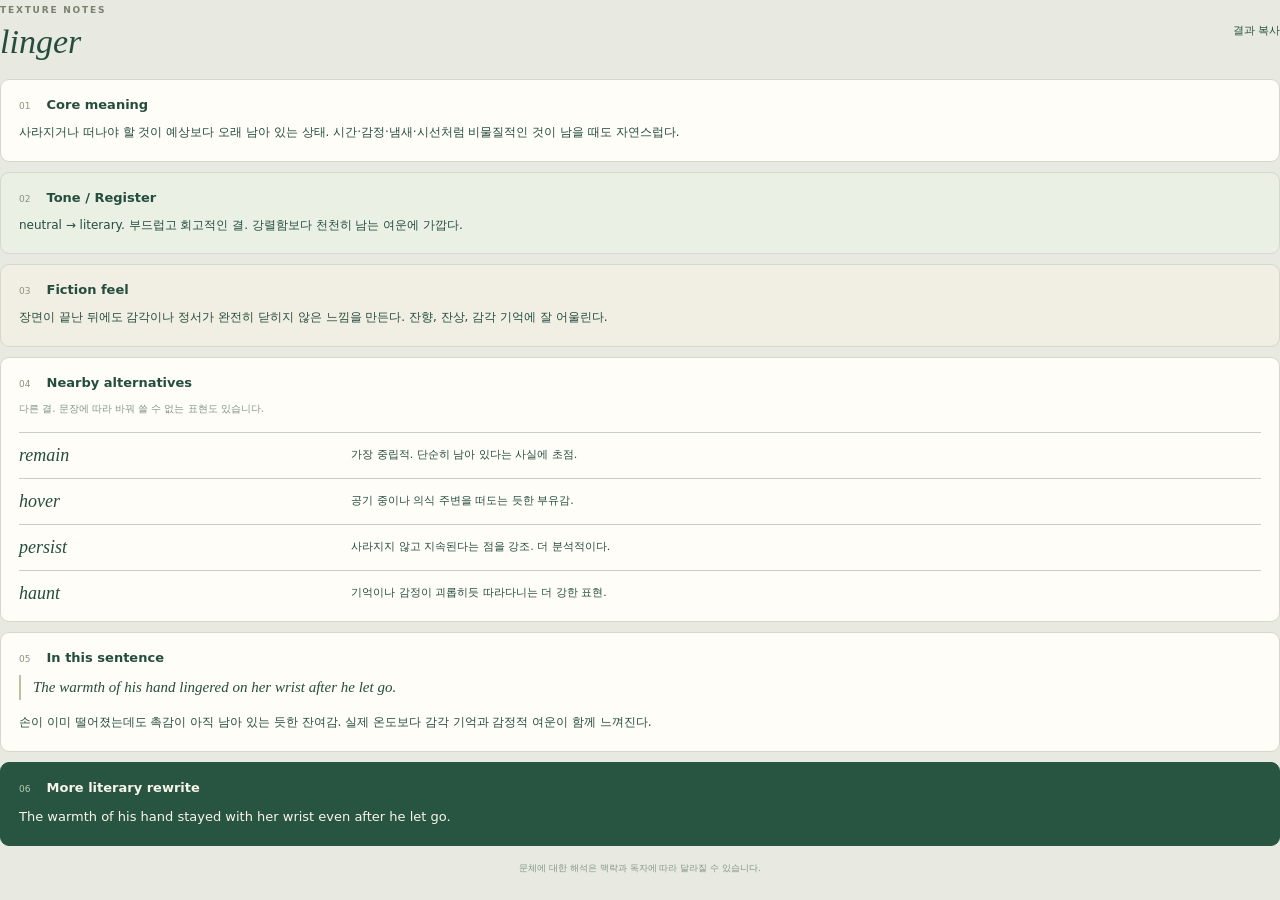
==== result.html @ 5885faea "Add root Pages UI file: result.html" ====
<!doctype html>
<html lang="ko">
<head>
  <meta charset="utf-8">
  <meta name="viewport" content="width=device-width,initial-scale=1">
  <meta name="theme-color" content="#f6f2e8">
  <title>Word Texture · Result</title>
  <link rel="stylesheet" href="styles.css">
</head>
<body class="embedded-result">
<main class="result-only">
  <section id="result">
    <div class="result-heading">
      <div>
        <span class="eyebrow">TEXTURE NOTES</span>
        <h2>linger</h2>
      </div>
      <button class="text-button">결과 복사</button>
    </div>

    <article class="card">
      <h3><span>01</span> Core meaning</h3>
      <p>사라지거나 떠나야 할 것이 예상보다 오래 남아 있는 상태. 시간·감정·냄새·시선처럼 비물질적인 것이 남을 때도 자연스럽다.</p>
    </article>

    <article class="card tone">
      <h3><span>02</span> Tone / Register</h3>
      <p>neutral → literary. 부드럽고 회고적인 결. 강렬함보다 천천히 남는 여운에 가깝다.</p>
    </article>

    <article class="card fiction">
      <h3><span>03</span> Fiction feel</h3>
      <p>장면이 끝난 뒤에도 감각이나 정서가 완전히 닫히지 않은 느낌을 만든다. 잔향, 잔상, 감각 기억에 잘 어울린다.</p>
    </article>

    <article class="card alternatives">
      <h3><span>04</span> Nearby alternatives</h3>
      <p class="card-caption">다른 결. 문장에 따라 바꿔 쓸 수 없는 표현도 있습니다.</p>
      <dl>
        <div><dt>remain</dt><dd>가장 중립적. 단순히 남아 있다는 사실에 초점.</dd></div>
        <div><dt>hover</dt><dd>공기 중이나 의식 주변을 떠도는 듯한 부유감.</dd></div>
        <div><dt>persist</dt><dd>사라지지 않고 지속된다는 점을 강조. 더 분석적이다.</dd></div>
        <div><dt>haunt</dt><dd>기억이나 감정이 괴롭히듯 따라다니는 더 강한 표현.</dd></div>
      </dl>
    </article>

    <article class="card">
      <h3><span>05</span> In this sentence</h3>
      <blockquote>The warmth of his hand lingered on her wrist after he let go.</blockquote>
      <p>손이 이미 떨어졌는데도 촉감이 아직 남아 있는 듯한 잔여감. 실제 온도보다 감각 기억과 감정적 여운이 함께 느껴진다.</p>
    </article>

    <article class="card literary">
      <h3><span>06</span> More literary rewrite</h3>
      <p>The warmth of his hand stayed with her wrist even after he let go.</p>
    </article>

    <p class="footnote">문체에 대한 해석은 맥락과 독자에 따라 달라질 수 있습니다.</p>
  </section>
</main>
</body>
</html>
---- styles.css ----
:root{color-scheme:light;--paper:#f6f2e8;--ink:#244d3e;--green:#285542;--line:#c7cec4;--muted:#81958a;--soft:#e9eddf;--serif:Georgia,'Times New Roman',serif;background:#e8e9e1;font-family:'Segoe UI','Malgun Gothic',system-ui,sans-serif;font-size:14px;color:var(--ink)}
*{box-sizing:border-box}
body{margin:0;padding:24px 12px;background:#e8e9e1;color:var(--ink)}
a{color:inherit}
button,input,textarea,select{font:inherit;color:inherit}
button{cursor:pointer;min-height:44px}
.panel{max-width:580px;margin:auto;background:var(--paper);padding:24px 22px 18px;border:1px solid #fff8;border-radius:18px;box-shadow:0 14px 65px #263d3610}
header,.brand,.header-actions,.submit-row,.context-label,.result-heading,.dialog-heading{display:flex;align-items:center;justify-content:space-between;gap:12px}
header{margin-bottom:32px;gap:8px}
.brand{justify-content:flex-start}.brand strong{font:bold 26px/1.2 var(--serif);letter-spacing:-.7px}
.header-actions{gap:3px}.icon{border:0;background:transparent;width:36px;min-height:40px;border-radius:7px;font-size:25px;display:grid;place-items:center;padding:0;color:var(--green);text-decoration:none}.icon:hover{background:#2855420b}
label{display:block;font-weight:600;font-size:14px;line-height:1.5;margin:0 0 9px}
label span{font-size:9px;color:#808575;font-weight:400;letter-spacing:.6px;margin-left:5px}
input,textarea,select{display:block;width:100%;background:#f2f2f2;color:var(--ink);border:1px solid #ccd0cc;border-radius:8px;padding:12px 14px}
#term{font:bold 26px/1.35 var(--serif);margin-bottom:24px;padding:14px}
textarea{resize:vertical;line-height:1.8;font-size:12px;min-height:100px}
input::placeholder,textarea::placeholder{color:#96998c}
.context-label label{margin:0}.text-button{border:0;background:none;padding:6px 0;color:var(--green);font-size:11px;font-weight:400;text-decoration:none}
.submit-row{gap:10px}.primary{display:flex;justify-content:space-between;align-items:center;gap:16px;background:var(--green);color:white;border:0;border-radius:8px;padding:12px 16px;font-size:13px;font-weight:500;flex:1;min-height:46px}.secondary{border:1px solid var(--line);background:transparent;color:var(--green);border-radius:8px;padding:10px 15px;font-size:12px;text-decoration:none}
#analyze-form>.submit-row{margin-top:18px}#analyze-form{margin-bottom:18px}
.result-frame{display:block;width:100%;height:1060px;border:0;background:transparent;margin:0}
#result{border-top:1px solid var(--line);padding-top:22px}.result-heading{margin-bottom:18px}.eyebrow{font-size:9px;font-weight:700;letter-spacing:1.8px;color:#78806f}.result-heading h2{font:italic 34px var(--serif);overflow-wrap:anywhere;margin:7px 0 0}
.card{background:#fffdf7;border:1px solid #d5d9cd;padding:17px 18px;border-radius:9px;margin-bottom:10px}.card h3{font-size:13px;font-weight:600;margin:0 0 10px}.card h3 span{font-size:9px;font-weight:400;color:#8a917c;display:inline-block;width:23px}.card p{font-size:12px;line-height:1.8;margin:0;white-space:pre-wrap;overflow-wrap:anywhere}.tone{background:#eaf0e4}.fiction{background:#f1eee3}.card-caption{font-size:10px!important;color:var(--muted)}
dl{margin:14px 0 0}dl>div{display:grid;grid-template-columns:minmax(80px,.7fr) 2fr;gap:14px;border-top:1px solid var(--line);padding:12px 0}dl>div:last-child{padding-bottom:0}dt{font:italic 18px var(--serif)}dd{margin:0;font-size:11px;line-height:1.75}
blockquote{font:italic 15px/1.7 var(--serif);border-left:2px solid #b7c5a5;padding-left:12px;margin:0 0 12px}.literary{background:var(--green);color:#f9f5e9;border-color:var(--green)}.literary h3 span{color:#bbccb3}.literary p{font-size:13px}.footnote{color:var(--muted);font-size:9px;text-align:center;padding:6px 0 12px}
footer{display:flex;gap:6px;align-items:center;border-top:1px solid var(--line);padding-top:12px;color:#899080;font-size:10px;line-height:1.6}.dot{width:5px;height:5px;border-radius:50%;background:#7e9887}
body.embedded-result{padding:0;background:transparent}.result-only{background:transparent;padding:0;margin:0;max-width:none}.result-only #result{border-top:0;padding-top:0}
.dialog-page{width:min(480px,94vw);margin:auto;border:1px solid var(--line);border-radius:14px;background:var(--paper);color:var(--ink);padding:22px;box-shadow:0 14px 65px #263d3610}.dialog-heading{padding-bottom:16px;border-bottom:1px solid var(--line);margin-bottom:18px}.dialog-heading h2{font-size:21px;line-height:1.4;letter-spacing:-.5px;margin:0}.dialog-page label{margin-top:18px}.dialog-page input,.dialog-page select{margin-bottom:0;min-height:44px}.hint{font-size:11px;color:var(--muted);line-height:1.75;margin:9px 0 15px}.parameters{border-top:1px solid var(--line);padding-top:16px;margin:22px 0 20px}.parameters summary{cursor:pointer;font-size:15px;font-weight:650;line-height:1.5;min-height:38px}.parameters .hint{margin:10px 0 16px}.check{display:flex;align-items:center;gap:8px;margin:18px 0;font-weight:400;font-size:12px}.check input{width:18px;height:18px;margin:0;accent-color:var(--green);min-height:0}.model-parameters h3{font-size:15px;margin:0 0 16px}.model-parameters>label:first-of-type{margin-top:0}
.preset-section{border-bottom:1px solid var(--line);padding-bottom:16px;margin-bottom:18px}.preset-section h3{font-size:15px;margin:0 0 10px}.preset-list{border:1px solid var(--line);border-radius:9px 9px 0 0;overflow:hidden}.preset-row{display:flex;align-items:center;min-height:44px;border-bottom:1px solid var(--line);background:var(--paper)}.preset-row:last-child{border-bottom:0}.preset-row.selected{background:#385e4d;color:#fff}.preset-select{flex:1;text-align:left;border:0;background:none;color:inherit;padding:12px 15px;font-size:13px}.preset-remove{border:0;background:none;color:inherit;opacity:.8;width:44px;font-size:26px}.preset-add{display:block;width:100%;border:1px solid var(--line);border-top:0;border-radius:0 0 9px 9px;background:transparent;color:var(--green);font-size:24px;min-height:40px;text-align:left;padding:4px 15px}
#extra{min-height:118px}#analysis-prompt{min-height:310px;margin-top:8px;font-size:12px;line-height:1.8}#prompt-save{background:#385e4d;color:#fff;border-color:#385e4d}
.log-tools{display:flex;gap:8px;margin-bottom:14px}.log-tools .secondary{flex:1}.log-list{display:grid;gap:7px;max-height:200px;overflow:auto;margin:12px 0}.log-item{display:block;width:100%;text-align:left;border:1px solid var(--line);background:#fffdf8;border-radius:9px;padding:10px 12px;color:var(--ink)}.log-item.selected{border-color:var(--green);background:var(--soft)}.log-item strong{display:block;font-size:12px}.log-item small{display:block;font-size:10px;color:var(--muted);margin-top:5px}.log-summary{font-size:10px;color:var(--muted)}.log-diagnosis{background:var(--soft);padding:12px;border-radius:9px;font-size:12px;line-height:1.75}.log-detail details{border-top:1px solid var(--line);padding-top:10px;margin:12px 0}.log-detail summary{cursor:pointer;font-size:12px;line-height:1.7;min-height:35px}.log-detail pre{font:11px/1.6 Consolas,monospace;white-space:pre-wrap;overflow-wrap:anywhere;max-height:320px;overflow:auto;background:#fffdf8;border:1px solid var(--line);border-radius:8px;padding:10px}
@media(max-width:420px){body{padding:0;background:var(--paper)}.panel{border-radius:0;border:0;padding:22px 18px 16px;min-height:100vh;box-shadow:none}.brand strong{font-size:23px}.header-actions{gap:0}.icon{width:32px;font-size:24px}header{margin-bottom:28px}.card{padding:16px}dl>div{grid-template-columns:118px minmax(0,1fr);gap:12px}.dialog-page{width:100%;min-height:100vh;border:0;border-radius:0;padding:18px;box-shadow:none}.dialog-heading h2{font-size:20px}.result-frame{height:1120px}body.embedded-result{background:var(--paper)}}
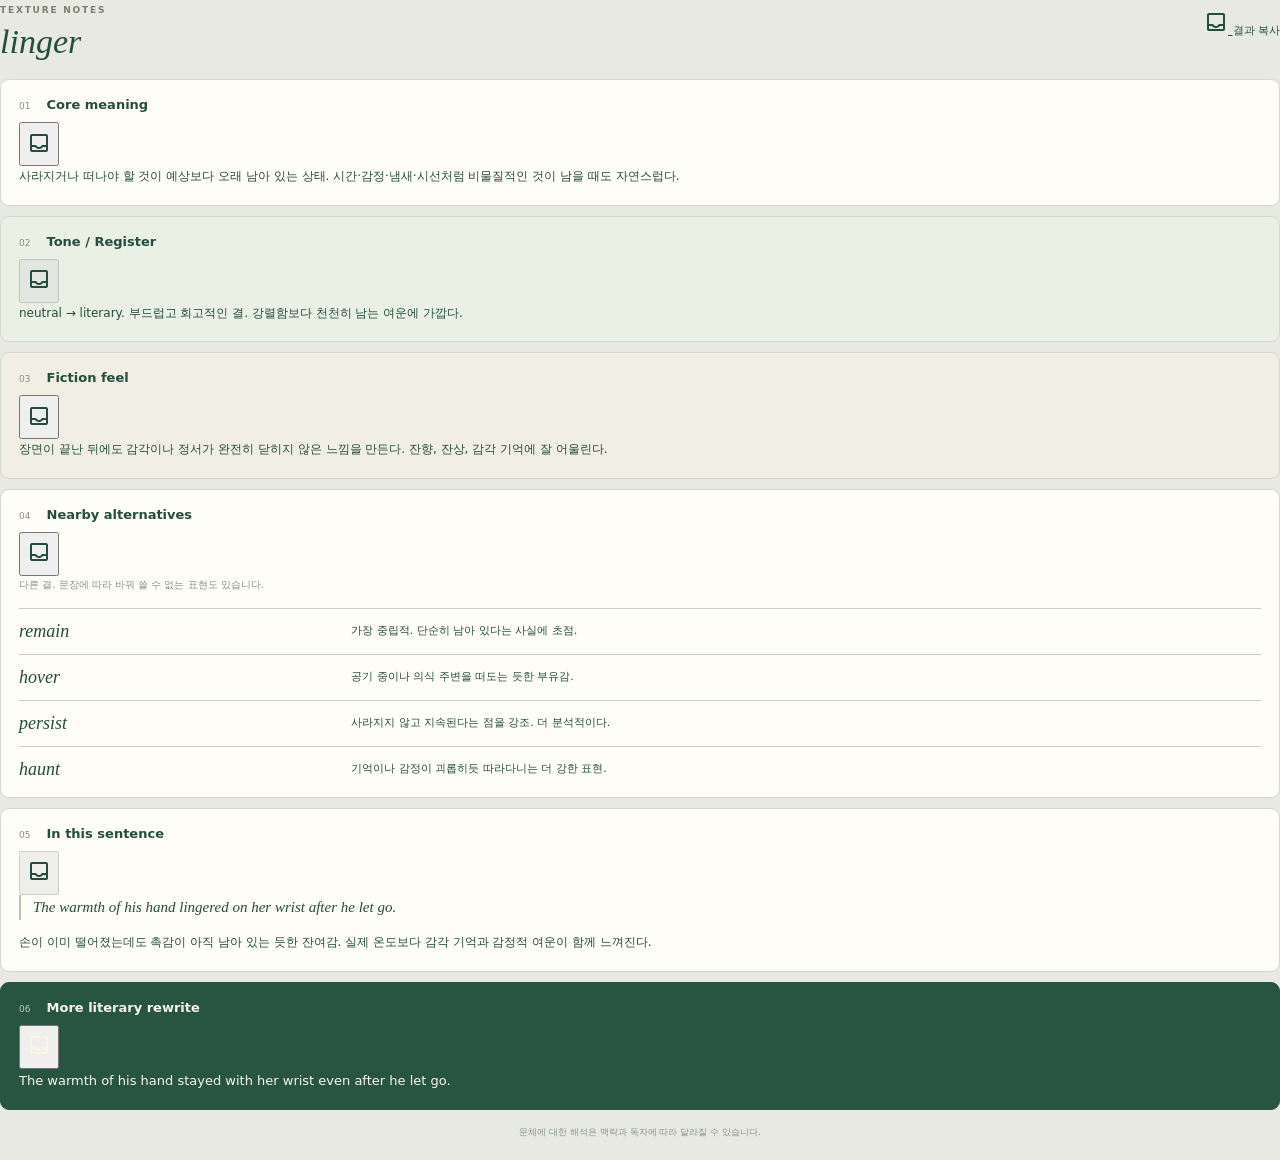
==== commit 41c470a9: "Add library and save UI icons to result cards" ====
--- a/result.html
+++ b/result.html
@@ -5,6 +5,7 @@
   <meta name="viewport" content="width=device-width,initial-scale=1">
   <meta name="theme-color" content="#f6f2e8">
   <title>Word Texture · Result</title>
+  <link rel="stylesheet" href="https://fonts.googleapis.com/css2?family=Material+Symbols+Outlined:opsz,wght,FILL,GRAD@20..48,100..700,0..1,-50..200&icon_names=inbox">
   <link rel="stylesheet" href="styles.css">
 </head>
 <body class="embedded-result">
@@ -15,26 +16,51 @@
         <span class="eyebrow">TEXTURE NOTES</span>
         <h2>linger</h2>
       </div>
-      <button class="text-button">결과 복사</button>
+      <div class="result-actions">
+        <a class="library-link" href="word_texture_vocabulary_board_mockup.html" target="_top" aria-label="보관함으로 이동" title="보관함으로 이동">
+          <span class="material-symbols-outlined">inbox</span>
+        </a>
+        <button class="text-button">결과 복사</button>
+      </div>
     </div>
 
     <article class="card">
-      <h3><span>01</span> Core meaning</h3>
+      <div class="card-heading">
+        <h3><span>01</span> Core meaning</h3>
+        <button class="save-card" type="button" aria-label="Core meaning 보관하기" title="보관하기">
+          <span class="material-symbols-outlined">inbox</span>
+        </button>
+      </div>
       <p>사라지거나 떠나야 할 것이 예상보다 오래 남아 있는 상태. 시간·감정·냄새·시선처럼 비물질적인 것이 남을 때도 자연스럽다.</p>
     </article>
 
     <article class="card tone">
-      <h3><span>02</span> Tone / Register</h3>
+      <div class="card-heading">
+        <h3><span>02</span> Tone / Register</h3>
+        <button class="save-card is-saved" type="button" aria-label="Tone / Register 보관됨" title="보관됨" disabled>
+          <span class="material-symbols-outlined">inbox</span>
+        </button>
+      </div>
       <p>neutral → literary. 부드럽고 회고적인 결. 강렬함보다 천천히 남는 여운에 가깝다.</p>
     </article>
 
     <article class="card fiction">
-      <h3><span>03</span> Fiction feel</h3>
+      <div class="card-heading">
+        <h3><span>03</span> Fiction feel</h3>
+        <button class="save-card" type="button" aria-label="Fiction feel 보관하기" title="보관하기">
+          <span class="material-symbols-outlined">inbox</span>
+        </button>
+      </div>
       <p>장면이 끝난 뒤에도 감각이나 정서가 완전히 닫히지 않은 느낌을 만든다. 잔향, 잔상, 감각 기억에 잘 어울린다.</p>
     </article>
 
     <article class="card alternatives">
-      <h3><span>04</span> Nearby alternatives</h3>
+      <div class="card-heading">
+        <h3><span>04</span> Nearby alternatives</h3>
+        <button class="save-card" type="button" aria-label="Nearby alternatives 보관하기" title="보관하기">
+          <span class="material-symbols-outlined">inbox</span>
+        </button>
+      </div>
       <p class="card-caption">다른 결. 문장에 따라 바꿔 쓸 수 없는 표현도 있습니다.</p>
       <dl>
         <div><dt>remain</dt><dd>가장 중립적. 단순히 남아 있다는 사실에 초점.</dd></div>
@@ -45,13 +71,23 @@
     </article>
 
     <article class="card">
-      <h3><span>05</span> In this sentence</h3>
+      <div class="card-heading">
+        <h3><span>05</span> In this sentence</h3>
+        <button class="save-card is-saved" type="button" aria-label="In this sentence 보관됨" title="보관됨" disabled>
+          <span class="material-symbols-outlined">inbox</span>
+        </button>
+      </div>
       <blockquote>The warmth of his hand lingered on her wrist after he let go.</blockquote>
       <p>손이 이미 떨어졌는데도 촉감이 아직 남아 있는 듯한 잔여감. 실제 온도보다 감각 기억과 감정적 여운이 함께 느껴진다.</p>
     </article>
 
     <article class="card literary">
-      <h3><span>06</span> More literary rewrite</h3>
+      <div class="card-heading">
+        <h3><span>06</span> More literary rewrite</h3>
+        <button class="save-card literary-save" type="button" aria-label="More literary rewrite 보관하기" title="보관하기">
+          <span class="material-symbols-outlined">inbox</span>
+        </button>
+      </div>
       <p>The warmth of his hand stayed with her wrist even after he let go.</p>
     </article>
 
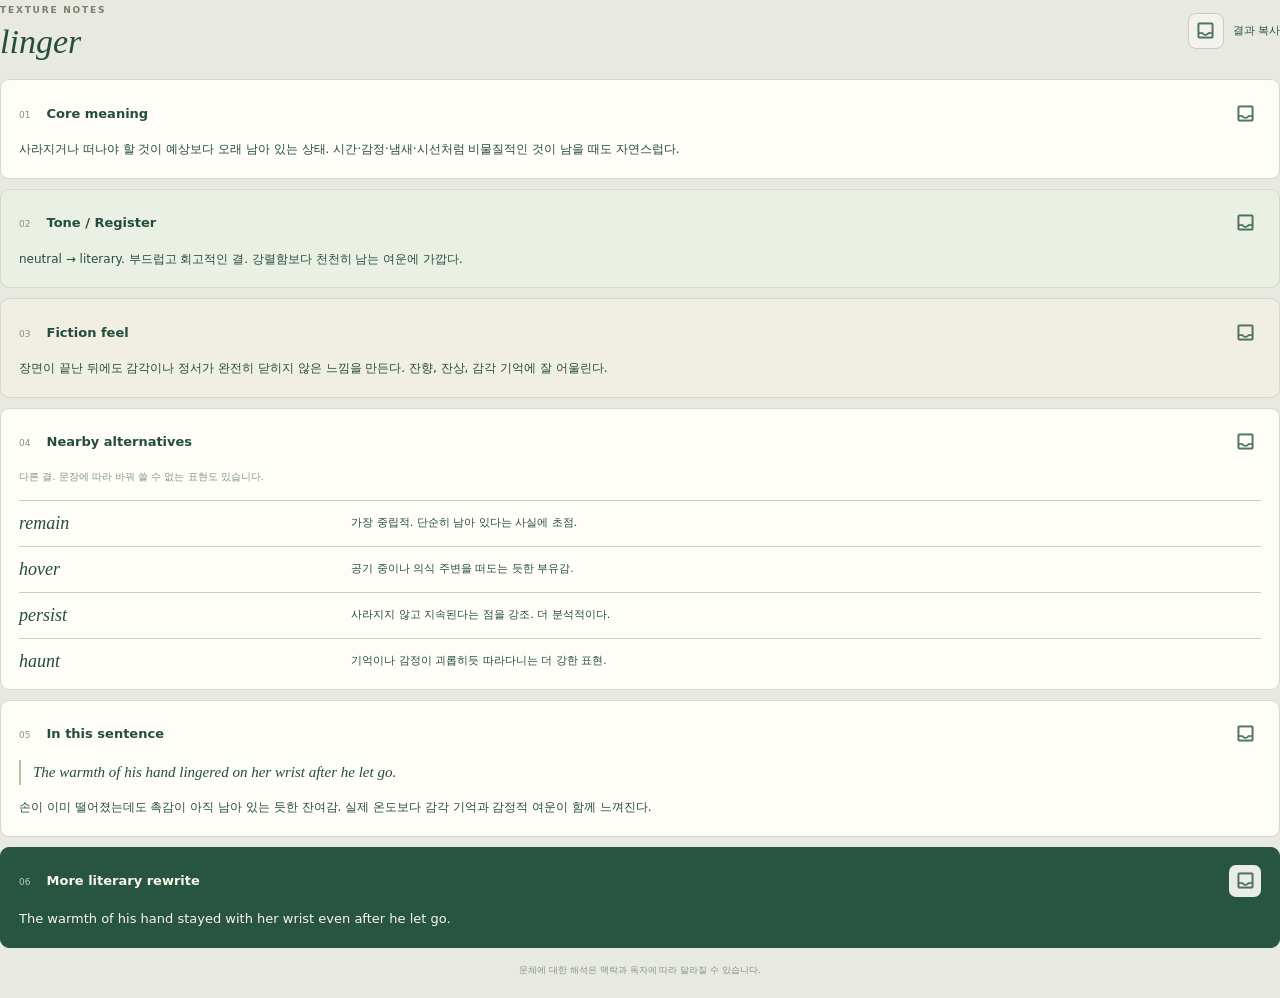
==== commit f6cdd089: "Show save icons only as unsaved actions on result cards" ====
--- a/result.html
+++ b/result.html
@@ -37,7 +37,7 @@
     <article class="card tone">
       <div class="card-heading">
         <h3><span>02</span> Tone / Register</h3>
-        <button class="save-card is-saved" type="button" aria-label="Tone / Register 보관됨" title="보관됨" disabled>
+        <button class="save-card" type="button" aria-label="Tone / Register 보관하기" title="보관하기">
           <span class="material-symbols-outlined">inbox</span>
         </button>
       </div>
@@ -73,7 +73,7 @@
     <article class="card">
       <div class="card-heading">
         <h3><span>05</span> In this sentence</h3>
-        <button class="save-card is-saved" type="button" aria-label="In this sentence 보관됨" title="보관됨" disabled>
+        <button class="save-card" type="button" aria-label="In this sentence 보관하기" title="보관하기">
           <span class="material-symbols-outlined">inbox</span>
         </button>
       </div>
--- a/styles.css
+++ b/styles.css
@@ -20,7 +20,9 @@
 #analyze-form>.submit-row{margin-top:18px}#analyze-form{margin-bottom:18px}
 .result-frame{display:block;width:100%;height:1060px;border:0;background:transparent;margin:0}
 #result{border-top:1px solid var(--line);padding-top:22px}.result-heading{margin-bottom:18px}.eyebrow{font-size:9px;font-weight:700;letter-spacing:1.8px;color:#78806f}.result-heading h2{font:italic 34px var(--serif);overflow-wrap:anywhere;margin:7px 0 0}
-.card{background:#fffdf7;border:1px solid #d5d9cd;padding:17px 18px;border-radius:9px;margin-bottom:10px}.card h3{font-size:13px;font-weight:600;margin:0 0 10px}.card h3 span{font-size:9px;font-weight:400;color:#8a917c;display:inline-block;width:23px}.card p{font-size:12px;line-height:1.8;margin:0;white-space:pre-wrap;overflow-wrap:anywhere}.tone{background:#eaf0e4}.fiction{background:#f1eee3}.card-caption{font-size:10px!important;color:var(--muted)}
+.result-actions{display:flex;align-items:center;gap:9px}.library-link{width:36px;height:36px;display:grid;place-items:center;border:1px solid var(--line);border-radius:8px;color:rgba(40,85,66,.8);text-decoration:none;background:rgba(255,253,248,.45)}.library-link:hover{background:var(--soft);color:var(--green)}.material-symbols-outlined{font-variation-settings:'FILL' 0,'wght' 500,'GRAD' 0,'opsz' 24;font-size:21px;line-height:1}
+.card{background:#fffdf7;border:1px solid #d5d9cd;padding:17px 18px;border-radius:9px;margin-bottom:10px}.card-heading{display:flex;align-items:center;justify-content:space-between;gap:10px;margin-bottom:10px}.card h3{font-size:13px;font-weight:600;margin:0}.card h3 span{font-size:9px;font-weight:400;color:#8a917c;display:inline-block;width:23px}.card p{font-size:12px;line-height:1.8;margin:0;white-space:pre-wrap;overflow-wrap:anywhere}.tone{background:#eaf0e4}.fiction{background:#f1eee3}.card-caption{font-size:10px!important;color:var(--muted)}
+.save-card{flex:0 0 auto;width:32px;min-height:32px;height:32px;padding:0;display:grid;place-items:center;border:0;border-radius:7px;background:transparent;color:rgba(40,85,66,.8)}.save-card:hover:not(:disabled){background:rgba(40,85,66,.07);color:var(--green)}.save-card.is-saved,.save-card:disabled{color:rgba(40,85,66,.4);cursor:default}.save-card:disabled{opacity:1}.literary-save{background:rgba(255,253,248,.9);color:rgba(40,85,66,.8)}.literary-save:hover:not(:disabled){background:#fffdf8}
 dl{margin:14px 0 0}dl>div{display:grid;grid-template-columns:minmax(80px,.7fr) 2fr;gap:14px;border-top:1px solid var(--line);padding:12px 0}dl>div:last-child{padding-bottom:0}dt{font:italic 18px var(--serif)}dd{margin:0;font-size:11px;line-height:1.75}
 blockquote{font:italic 15px/1.7 var(--serif);border-left:2px solid #b7c5a5;padding-left:12px;margin:0 0 12px}.literary{background:var(--green);color:#f9f5e9;border-color:var(--green)}.literary h3 span{color:#bbccb3}.literary p{font-size:13px}.footnote{color:var(--muted);font-size:9px;text-align:center;padding:6px 0 12px}
 footer{display:flex;gap:6px;align-items:center;border-top:1px solid var(--line);padding-top:12px;color:#899080;font-size:10px;line-height:1.6}.dot{width:5px;height:5px;border-radius:50%;background:#7e9887}
@@ -29,4 +31,4 @@
 .preset-section{border-bottom:1px solid var(--line);padding-bottom:16px;margin-bottom:18px}.preset-section h3{font-size:15px;margin:0 0 10px}.preset-list{border:1px solid var(--line);border-radius:9px 9px 0 0;overflow:hidden}.preset-row{display:flex;align-items:center;min-height:44px;border-bottom:1px solid var(--line);background:var(--paper)}.preset-row:last-child{border-bottom:0}.preset-row.selected{background:#385e4d;color:#fff}.preset-select{flex:1;text-align:left;border:0;background:none;color:inherit;padding:12px 15px;font-size:13px}.preset-remove{border:0;background:none;color:inherit;opacity:.8;width:44px;font-size:26px}.preset-add{display:block;width:100%;border:1px solid var(--line);border-top:0;border-radius:0 0 9px 9px;background:transparent;color:var(--green);font-size:24px;min-height:40px;text-align:left;padding:4px 15px}
 #extra{min-height:118px}#analysis-prompt{min-height:310px;margin-top:8px;font-size:12px;line-height:1.8}#prompt-save{background:#385e4d;color:#fff;border-color:#385e4d}
 .log-tools{display:flex;gap:8px;margin-bottom:14px}.log-tools .secondary{flex:1}.log-list{display:grid;gap:7px;max-height:200px;overflow:auto;margin:12px 0}.log-item{display:block;width:100%;text-align:left;border:1px solid var(--line);background:#fffdf8;border-radius:9px;padding:10px 12px;color:var(--ink)}.log-item.selected{border-color:var(--green);background:var(--soft)}.log-item strong{display:block;font-size:12px}.log-item small{display:block;font-size:10px;color:var(--muted);margin-top:5px}.log-summary{font-size:10px;color:var(--muted)}.log-diagnosis{background:var(--soft);padding:12px;border-radius:9px;font-size:12px;line-height:1.75}.log-detail details{border-top:1px solid var(--line);padding-top:10px;margin:12px 0}.log-detail summary{cursor:pointer;font-size:12px;line-height:1.7;min-height:35px}.log-detail pre{font:11px/1.6 Consolas,monospace;white-space:pre-wrap;overflow-wrap:anywhere;max-height:320px;overflow:auto;background:#fffdf8;border:1px solid var(--line);border-radius:8px;padding:10px}
-@media(max-width:420px){body{padding:0;background:var(--paper)}.panel{border-radius:0;border:0;padding:22px 18px 16px;min-height:100vh;box-shadow:none}.brand strong{font-size:23px}.header-actions{gap:0}.icon{width:32px;font-size:24px}header{margin-bottom:28px}.card{padding:16px}dl>div{grid-template-columns:118px minmax(0,1fr);gap:12px}.dialog-page{width:100%;min-height:100vh;border:0;border-radius:0;padding:18px;box-shadow:none}.dialog-heading h2{font-size:20px}.result-frame{height:1120px}body.embedded-result{background:var(--paper)}}+@media(max-width:420px){body{padding:0;background:var(--paper)}.panel{border-radius:0;border:0;padding:22px 18px 16px;min-height:100vh;box-shadow:none}.brand strong{font-size:23px}.header-actions{gap:0}.icon{width:32px;font-size:24px}header{margin-bottom:28px}.card{padding:16px}dl>div{grid-template-columns:118px minmax(0,1fr);gap:12px}.dialog-page{width:100%;min-height:100vh;border:0;border-radius:0;padding:18px;box-shadow:none}.dialog-heading h2{font-size:20px}.result-frame{height:1180px}body.embedded-result{background:var(--paper)}}
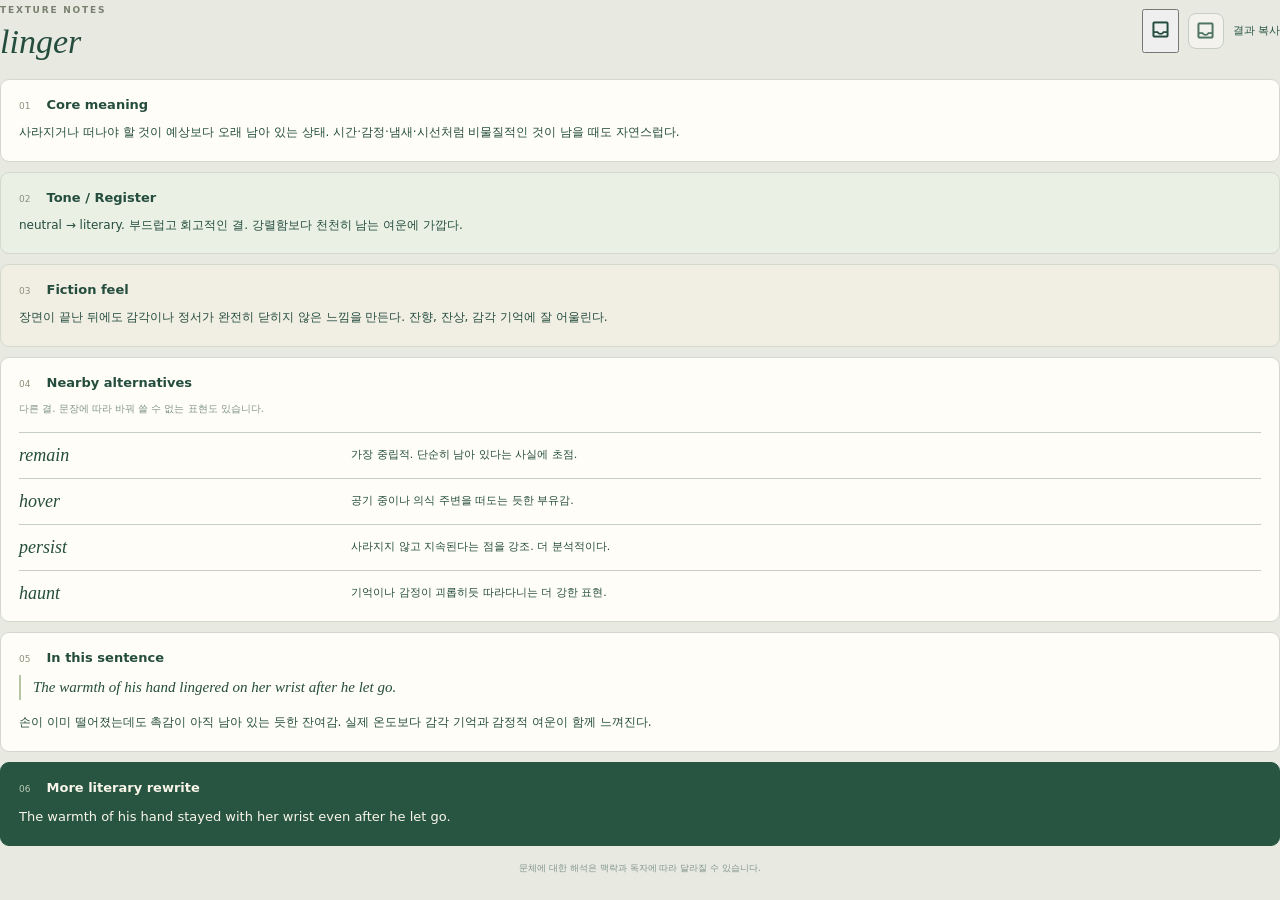
==== commit 128b9082: "Use one save action for the whole result" ====
--- a/result.html
+++ b/result.html
@@ -17,6 +17,9 @@
         <h2>linger</h2>
       </div>
       <div class="result-actions">
+        <button class="result-save" type="button" aria-label="이 결과 보관하기" title="보관하기">
+          <span class="material-symbols-outlined">inbox</span>
+        </button>
         <a class="library-link" href="word_texture_vocabulary_board_mockup.html" target="_top" aria-label="보관함으로 이동" title="보관함으로 이동">
           <span class="material-symbols-outlined">inbox</span>
         </a>
@@ -27,9 +30,6 @@
     <article class="card">
       <div class="card-heading">
         <h3><span>01</span> Core meaning</h3>
-        <button class="save-card" type="button" aria-label="Core meaning 보관하기" title="보관하기">
-          <span class="material-symbols-outlined">inbox</span>
-        </button>
       </div>
       <p>사라지거나 떠나야 할 것이 예상보다 오래 남아 있는 상태. 시간·감정·냄새·시선처럼 비물질적인 것이 남을 때도 자연스럽다.</p>
     </article>
@@ -37,9 +37,6 @@
     <article class="card tone">
       <div class="card-heading">
         <h3><span>02</span> Tone / Register</h3>
-        <button class="save-card" type="button" aria-label="Tone / Register 보관하기" title="보관하기">
-          <span class="material-symbols-outlined">inbox</span>
-        </button>
       </div>
       <p>neutral → literary. 부드럽고 회고적인 결. 강렬함보다 천천히 남는 여운에 가깝다.</p>
     </article>
@@ -47,9 +44,6 @@
     <article class="card fiction">
       <div class="card-heading">
         <h3><span>03</span> Fiction feel</h3>
-        <button class="save-card" type="button" aria-label="Fiction feel 보관하기" title="보관하기">
-          <span class="material-symbols-outlined">inbox</span>
-        </button>
       </div>
       <p>장면이 끝난 뒤에도 감각이나 정서가 완전히 닫히지 않은 느낌을 만든다. 잔향, 잔상, 감각 기억에 잘 어울린다.</p>
     </article>
@@ -57,9 +51,6 @@
     <article class="card alternatives">
       <div class="card-heading">
         <h3><span>04</span> Nearby alternatives</h3>
-        <button class="save-card" type="button" aria-label="Nearby alternatives 보관하기" title="보관하기">
-          <span class="material-symbols-outlined">inbox</span>
-        </button>
       </div>
       <p class="card-caption">다른 결. 문장에 따라 바꿔 쓸 수 없는 표현도 있습니다.</p>
       <dl>
@@ -73,9 +64,6 @@
     <article class="card">
       <div class="card-heading">
         <h3><span>05</span> In this sentence</h3>
-        <button class="save-card" type="button" aria-label="In this sentence 보관하기" title="보관하기">
-          <span class="material-symbols-outlined">inbox</span>
-        </button>
       </div>
       <blockquote>The warmth of his hand lingered on her wrist after he let go.</blockquote>
       <p>손이 이미 떨어졌는데도 촉감이 아직 남아 있는 듯한 잔여감. 실제 온도보다 감각 기억과 감정적 여운이 함께 느껴진다.</p>
@@ -84,9 +72,6 @@
     <article class="card literary">
       <div class="card-heading">
         <h3><span>06</span> More literary rewrite</h3>
-        <button class="save-card literary-save" type="button" aria-label="More literary rewrite 보관하기" title="보관하기">
-          <span class="material-symbols-outlined">inbox</span>
-        </button>
       </div>
       <p>The warmth of his hand stayed with her wrist even after he let go.</p>
     </article>
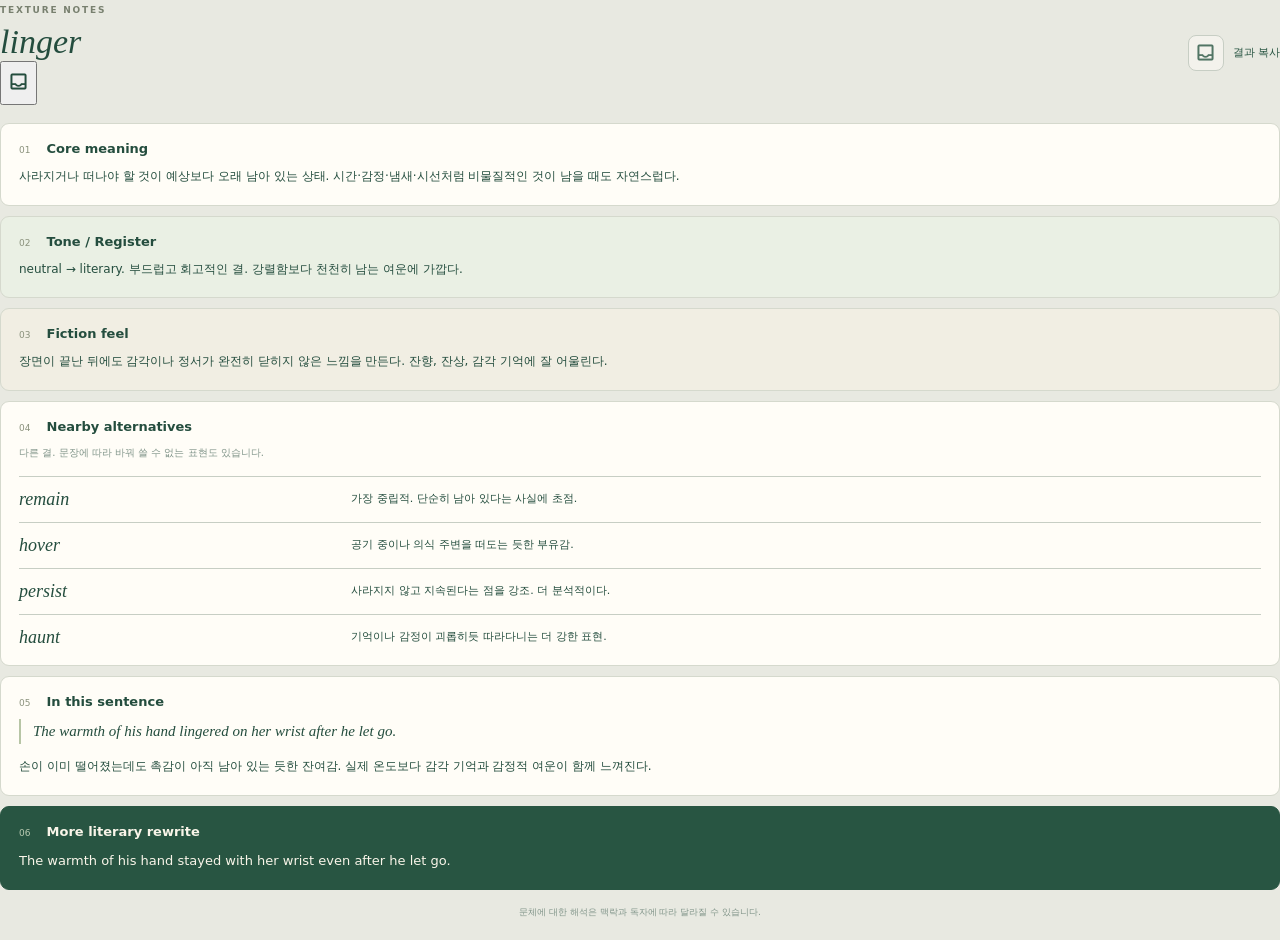
==== commit 865dfe46: "Move save action beside analyzed word title" ====
--- a/result.html
+++ b/result.html
@@ -14,12 +14,14 @@
     <div class="result-heading">
       <div>
         <span class="eyebrow">TEXTURE NOTES</span>
-        <h2>linger</h2>
+        <div class="result-title-row">
+          <h2>linger</h2>
+          <button class="title-save" type="button" aria-label="linger 보관하기" title="보관하기">
+            <span class="material-symbols-outlined">inbox</span>
+          </button>
+        </div>
       </div>
       <div class="result-actions">
-        <button class="result-save" type="button" aria-label="이 결과 보관하기" title="보관하기">
-          <span class="material-symbols-outlined">inbox</span>
-        </button>
         <a class="library-link" href="word_texture_vocabulary_board_mockup.html" target="_top" aria-label="보관함으로 이동" title="보관함으로 이동">
           <span class="material-symbols-outlined">inbox</span>
         </a>
